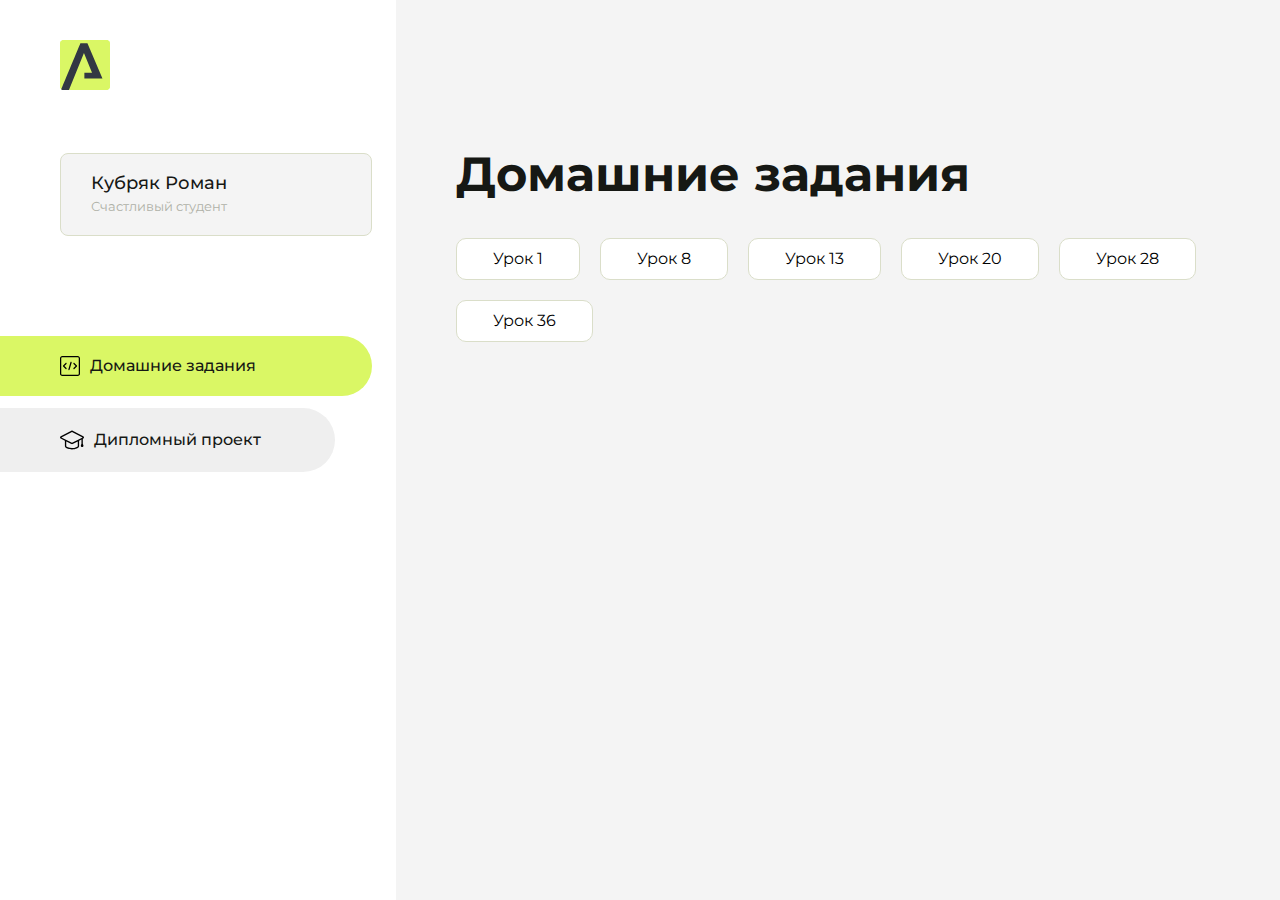
==== index.html @ 77f11e51 "Update index.html" ====
<!DOCTYPE html>
<html lang="en">
<head>
    <meta charset="UTF-8">
    <meta name="viewport" content="width=device-width, initial-scale=1.0">
    <title>Домашняя работа</title>
    <link rel="shortcut icon" href="src/logo.ico" type="image/x-icon">
    <link rel="preconnect" href="https://fonts.googleapis.com">
    <link rel="preconnect" href="https://fonts.gstatic.com" crossorigin>
    <link href="https://fonts.googleapis.com/css2?family=Montserrat:wght@400;500;700&family=Rubik:wght@500&display=swap"
          rel="stylesheet">
    <link rel="stylesheet" href="src/style.css">
</head>
<body id="body">
<div class="overlay" id="overlay"></div>
<div class="layout">
    <div class="burger" id="burger">
        <svg viewBox="0 0 24 24" fill="none" xmlns="http://www.w3.org/2000/svg">
            <g id="SVGRepo_bgCarrier" stroke-width="0"></g>
            <g id="SVGRepo_tracerCarrier" stroke-linecap="round" stroke-linejoin="round"></g>
            <g id="SVGRepo_iconCarrier">
                <path d="M4 18L20 18" stroke="#DAF765" stroke-width="2" stroke-linecap="round"></path>
                <path d="M4 12L20 12" stroke="#DAF765" stroke-width="2" stroke-linecap="round"></path>
                <path d="M4 6L20 6" stroke="#DAF765" stroke-width="2" stroke-linecap="round"></path>
            </g>
        </svg>
    </div>
    <aside class="sidebar" id="sidebar">
        <div class="sidebar__inner">
            <div class="logo">
                <svg width="50" height="50" viewBox="0 0 50 50" fill="none" xmlns="http://www.w3.org/2000/svg">
                    <g clip-path="url(#clip0_513_74730)">
                        <path d="M46.17 -0.257004H3.83C1.57281 -0.257004 -0.257 1.57281 -0.257 3.83V46.17C-0.257 48.4272 1.57281 50.257 3.83 50.257H46.17C48.4272 50.257 50.257 48.4272 50.257 46.17V3.83C50.257 1.57281 48.4272 -0.257004 46.17 -0.257004Z"
                              fill="#DAF765"/>
                        <path d="M24.375 38.4H42.461L27.441 3.1585H20.4355C20.4355 3.1585 6.7895 35.881 1.1945 49.294C2.015 50.0275 3.0945 50.257 3.6945 50.257H8.8445L23.954 13.07L32.0465 32.8285H24.375V38.4Z"
                              fill="#323843"/>
                    </g>
                    <defs>
                        <clipPath id="clip0_513_74730">
                            <rect width="50" height="50" fill="white"/>
                        </clipPath>
                    </defs>
                </svg>
            </div>
            <div class="sidebar__user">
                <div class="sidebar__name">Кубряк Роман</div>
                <div class="sidebar__text">Счастливый студент</div>
            </div>
            <div class="sidebar__tabs">
                <div class="sidebar__item">
                    <button class="sidebar__button active" id="tasks">
                        <svg xmlns="http://www.w3.org/2000/svg" width="20" height="20" viewBox="0 0 20 20" fill="none">
                            <g clip-path="url(#clip0_704_74543)">
                                <path d="M17.7083 20H2.29167C1.0275 20 0 18.9725 0 17.7083V2.29167C0 1.0275 1.0275 0 2.29167 0H17.7083C18.9725 0 20 1.0275 20 2.29167V17.7083C20 18.9725 18.9725 20 17.7083 20ZM2.29167 1.25C1.7175 1.25 1.25 1.7175 1.25 2.29167V17.7083C1.25 18.2825 1.7175 18.75 2.29167 18.75H17.7083C18.2825 18.75 18.75 18.2825 18.75 17.7083V2.29167C18.75 1.7175 18.2825 1.25 17.7083 1.25H2.29167Z"
                                      fill="black"/>
                                <path d="M6.04167 13.125C5.88167 13.125 5.72167 13.0642 5.6 12.9417L3.1 10.4417C2.85583 10.1975 2.85583 9.80167 3.1 9.5575L5.6 7.0575C5.84417 6.81333 6.24 6.81333 6.48417 7.0575C6.72833 7.30167 6.72833 7.6975 6.48417 7.94167L4.42583 10L6.48417 12.0583C6.72833 12.3025 6.72833 12.6983 6.48417 12.9425C6.36167 13.0642 6.20167 13.125 6.04167 13.125Z"
                                      fill="black"/>
                                <path d="M8.95833 14.1667C8.9 14.1667 8.84 14.1583 8.78167 14.1417C8.45083 14.0442 8.26083 13.6967 8.35833 13.3658L10.4417 6.28251C10.5392 5.95084 10.8892 5.76417 11.2175 5.85917C11.5483 5.95667 11.7383 6.30417 11.6408 6.63501L9.5575 13.7183C9.47833 13.9908 9.22833 14.1667 8.95833 14.1667Z"
                                      fill="black"/>
                                <path d="M13.9583 13.125C13.7983 13.125 13.6383 13.0642 13.5167 12.9417C13.2725 12.6975 13.2725 12.3017 13.5167 12.0575L15.575 9.99916L13.5167 7.94083C13.2725 7.69666 13.2725 7.30083 13.5167 7.05666C13.7608 6.81249 14.1567 6.81249 14.4008 7.05666L16.9008 9.55666C17.145 9.80083 17.145 10.1967 16.9008 10.4408L14.4008 12.9408C14.2783 13.0642 14.1183 13.125 13.9583 13.125Z"
                                      fill="black"/>
                            </g>
                            <defs>
                                <clipPath id="clip0_704_74543">
                                    <rect width="20" height="20" fill="white"/>
                                </clipPath>
                            </defs>
                        </svg>
                        <span>Домашние задания</span></button>
                </div>
                <div class="sidebar__item">
                    <button class="sidebar__button" id="diplom">
                        <svg xmlns="http://www.w3.org/2000/svg" width="24" height="24" viewBox="0 0 24 24" fill="none">
                            <g clip-path="url(#clip0_704_74553)">
                                <path d="M23.2628 10.5971C23.7176 10.365 24 9.90375 24 9.39337C24 8.883 23.7176 8.42175 23.2628 8.18962L12.6135 2.75362C12.2291 2.55824 11.7705 2.55787 11.3854 2.75399L0.736875 8.19C0.282375 8.42175 0 8.883 0 9.39337C0 9.90375 0.282375 10.365 0.736875 10.5971L4.89038 12.7177V18.2074C4.89038 19.8154 8.412 21.393 12 21.393C15.5884 21.393 19.1096 19.815 19.1096 18.2074V12.7174L21.4609 11.517V15.8017L20.901 17.2305C20.7409 17.6389 20.7934 18.0994 21.0405 18.4616C21.2876 18.8246 21.6979 19.041 22.1366 19.041C22.5754 19.041 22.9852 18.8246 23.2324 18.462C23.4795 18.099 23.532 17.6385 23.3719 17.2301L22.8124 15.8021V10.827L23.2628 10.5971ZM17.7623 18.1721C17.6198 18.6375 15.3491 20.0419 12 20.0419C8.65088 20.0419 6.38025 18.6375 6.2415 18.2074V12.3037L6.23887 12.3019C6.23812 12.057 6.1065 11.8207 5.87325 11.7019L1.3515 9.39337L12 3.95737L22.6489 9.39337L12 14.8294L5.87325 11.7019C5.54063 11.5331 4.6695 11.6674 4.5 12C4.33012 12.3322 4.55813 12.5479 4.89038 12.7177L11.3857 16.0331C11.5781 16.1314 11.7889 16.1805 12 16.1805C12.2107 16.1805 12.4222 16.1314 12.6146 16.0331L17.7593 13.407L17.7623 18.1721Z"
                                      fill="black"/>
                            </g>
                            <defs>
                                <clipPath id="clip0_704_74553">
                                    <rect width="24" height="24" fill="white"/>
                                </clipPath>
                            </defs>
                        </svg>
                        <span>Дипломный проект</span></button>
                </div>
            </div>
        </div>

    </aside>
    <div class="content">
        <div class="container">
            <div class="content__block" id="tasksBlock">
                <div class="content__title">Домашние задания</div>
                <ul class="content__list">
                    <li class="content__list-item">
                        <a href="arokenru-2/index.html">Урок 1</a>
                    <li class="content__list-item">
                        <a href="intro-1/index.html">Урок 8</a>
                    <li class="content__list-item">
                        <a href="lesson-13/index.html">Урок 13</a>
                    <li class="content__list-item">
                        <a href="lesson-20/index.html">Урок 20</a>
                    <li class="content__list-item">
                        <a href="lesson-28/index.html">Урок 28</a>
                    <li class="content__list-item">
                        <a href="lesson-36/index.html">Урок 36</a>
                    </li>
                </ul>
            </div>
            <div class="content__block hidden" id="diplomBlock">
                <div class="content__title">Дипломный проект</div>
                <div class="content__list-diplom">
                    <a href="ПАПКА-С-НОМЕРОМ-УРОКА">Ссылка на ДЗ</a>
                </div>
                <div class="content__decor">
                    <div class="content__decor-text">Давай проверим, чему ты научился!</div>
                    <div class="content__decor-img">
                        <img src="src/decor.png" alt="decor">
                    </div>
                </div>
            </div>
        </div>
    </div>
</div>
<script src="src/index.js"></script>
</body>
</html>
---- src/style.css ----
*{padding: 0;margin: 0;border: 0;}
*,*:before,*:after{-webkit-box-sizing: border-box;box-sizing: border-box;}
:focus,:active{outline: none;}
a:focus,a:active{outline: none;}
nav,footer,header,aside{display: block;}
html,body{
    height:100%;width:100%;
    font-size:100%;line-height:1;-ms-text-size-adjust:100%;-moz-text-size-adjust:100%;-webkit-text-size-adjust:100%;}
input,button,textarea{font-family:inherit;}
input::-ms-clear{display: none;}
button{cursor: pointer;}
button::-moz-focus-inner{padding:0;border:0;}
a,a:visited{text-decoration: none;}
a:hover{text-decoration: none;}
ul li{list-style: none;}
img{vertical-align: top;}
h1,h2,h3,h4,h5,h6{font-size:inherit;font-weight: inherit;}
a{color:inherit;}



body {
    font-family: "Montserrat",SansSerif;
    color: black;
}

body.overflow {
    overflow: hidden;
}



.layout {
    display: -webkit-box;
    display: -ms-flexbox;
    display: flex;
    min-height: 100vh;
}

.sidebar {
    padding: 40px 24px 40px 0;
    -ms-flex-negative: 0;
    flex-shrink: 0;
    background-color: white;
}



.content {
    -webkit-box-flex: 1;
    -ms-flex-positive: 1;
    flex-grow: 1;
    background-color: #F4F4F4;
}

.container {
    display: -webkit-box;
    display: -ms-flexbox;
    display: flex;
    -webkit-box-orient: vertical;
    -webkit-box-direction: normal;
    -ms-flex-direction: column;
    flex-direction: column;
    -webkit-box-pack: center;
    -ms-flex-pack: center;
    justify-content: center;
    -webkit-box-align: center;
    -ms-flex-align: center;
    align-items: center;
    padding: 150px 60px 80px 60px;
}


.logo {
    margin-left: 60px;
    margin-bottom: 60px;
}

.sidebar__user {
    background-color: #F4F4F4;
    padding: 20px 30px;
    margin-left: 60px;
    margin-bottom: 100px;
    border-radius: 8px;
    border: 1px solid #DADEC9;
}

.sidebar__name {
    color:#161814;
    font-size: 18px;
    font-weight: 500;
    margin-bottom: 6px;
}

.sidebar__text {
    color: #AFB1A7;
    font-size: 13px;
    font-weight: 400;
    line-height: 130%; /* 16.9px */
}

.sidebar__item {
    width: 372px;
}

.sidebar__button {
    display: -webkit-box;
    display: -ms-flexbox;
    display: flex;
    -webkit-box-align: center;
    -ms-flex-align: center;
    align-items: center;
    gap: 10px;
    padding: 20px 60px;
    margin-bottom: 12px;
    border-radius: 0px 100px 100px 0px;
    -webkit-transition: all .5s;
    -o-transition: all .5s;
    transition: all .5s;
    cursor: pointer;
    width: 90%;
    color:#161814;
    font-size: 16px;
    font-weight: 500;
}

.sidebar__button.active , .sidebar__button:hover {
    width: 100%;
    background-color: #DAF765;
}


.content__title {
    color: #161814;
    font-size: 48px;
    font-weight: 700;
    margin-bottom: 40px;
}

.content__list {
    display: -webkit-box;
    display: -ms-flexbox;
    display: flex;
    -webkit-box-align: center;
    -ms-flex-align: center;
    align-items: center;
    -ms-flex-wrap: wrap;
    flex-wrap: wrap;
    gap: 20px;
}



.content__list-item  {
    cursor: pointer;
    padding: 12px 18px;
    background-color: #fff;
    border-radius: 10px;
    border: 1px solid #DADEC9;
    -webkit-transition: all .3s;
    -o-transition: all .3s;
    transition: all .3s;
}

.content__list-item:hover,.content__list-diplom:hover {
    background-color: #AFB1A7;
}

li a {
    padding: 12px 18px;

}


.content__list-diplom {
    -webkit-transition: all .3s;
    -o-transition: all .3s;
    transition: all .3s;
    display: inline-block;
    padding: 12px 18px;
    background-color: #fff;
    border-radius: 10px;
    border: 1px solid #DADEC9;
}

.content__decor {
    display: -webkit-box;
    display: -ms-flexbox;
    display: flex;
    -webkit-box-align: center;
    -ms-flex-align: center;
    align-items: center;
}

.content__decor-text {
    color:#BEDD44;
    font-size: 36px;
    font-weight: 700;
    line-height: 110%; /* 39.6px */
}

.content__block {
    max-width: 1200px;
}

.content__block.hidden {
    display: none;
}

.content__decor-img img{
    width: 100%;
}

.burger {
    display: none;
    padding: 5px;
    position: fixed;
    top: 3%;
    right: 7%;
    width: 40px;
    height: 40px;
    background-color: #161814;
    border-radius: 50%;
    z-index: 10;
    border: 1px solid #DAF765;
}

@media (max-width: 768px) {
    .burger {
        display: block;
    }

    .sidebar {
        -webkit-transition: all .3s;
        -o-transition: all .3s;
        transition: all .3s;
        -webkit-transform: translateX(-100%);
        -ms-transform: translateX(-100%);
        transform: translateX(-100%);
        position: fixed;
        top: 0;
        left: 0;
        bottom: 0;
        z-index: 5;
    }

    .sidebar.show {
        -webkit-transform: translateX(0%);
        -ms-transform: translateX(0%);
        transform: translateX(0%);
    }

    .overlay {
        opacity: 0;
        pointer-events: none;
        -webkit-transition: all .3s;
        -o-transition: all .3s;
        transition: all .3s;
        position: absolute;
        top: 0;
        right: 0;
        left: 0;
        bottom: 0;
        z-index: 3;
        background-color: #000000e0;
    }

    .overlay.show {
        opacity: 1;
        pointer-events: all;
    }

    .container {
        padding: 40px 20px;
        min-height: 100%;
    }

    .content__decor {
        margin-top: 20px;
        -webkit-box-orient: vertical;
        -webkit-box-direction: normal;
        -ms-flex-direction: column;
        flex-direction: column;
    }
}

@media (max-width: 400px) {
    .sidebar__user {
        margin-left: 0;
    }
}
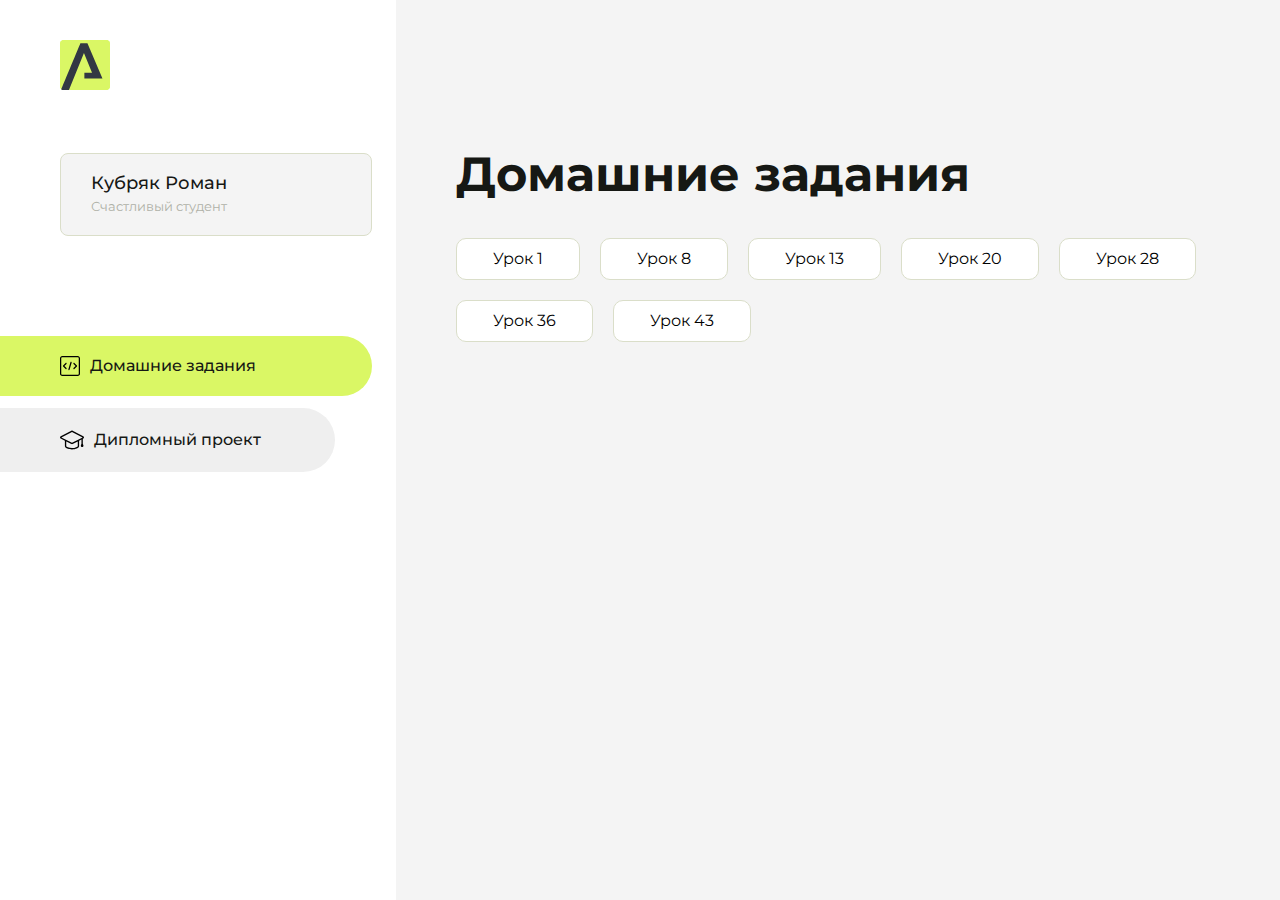
==== commit 977685cf: "Update index.html" ====
--- a/index.html
+++ b/index.html
@@ -104,6 +104,8 @@
                         <a href="lesson-28/index.html">Урок 28</a>
                     <li class="content__list-item">
                         <a href="lesson-36/index.html">Урок 36</a>
+                    <li class="content__list-item">
+                        <a href="lesson-43/index.html">Урок 43</a>
                     </li>
                 </ul>
             </div>
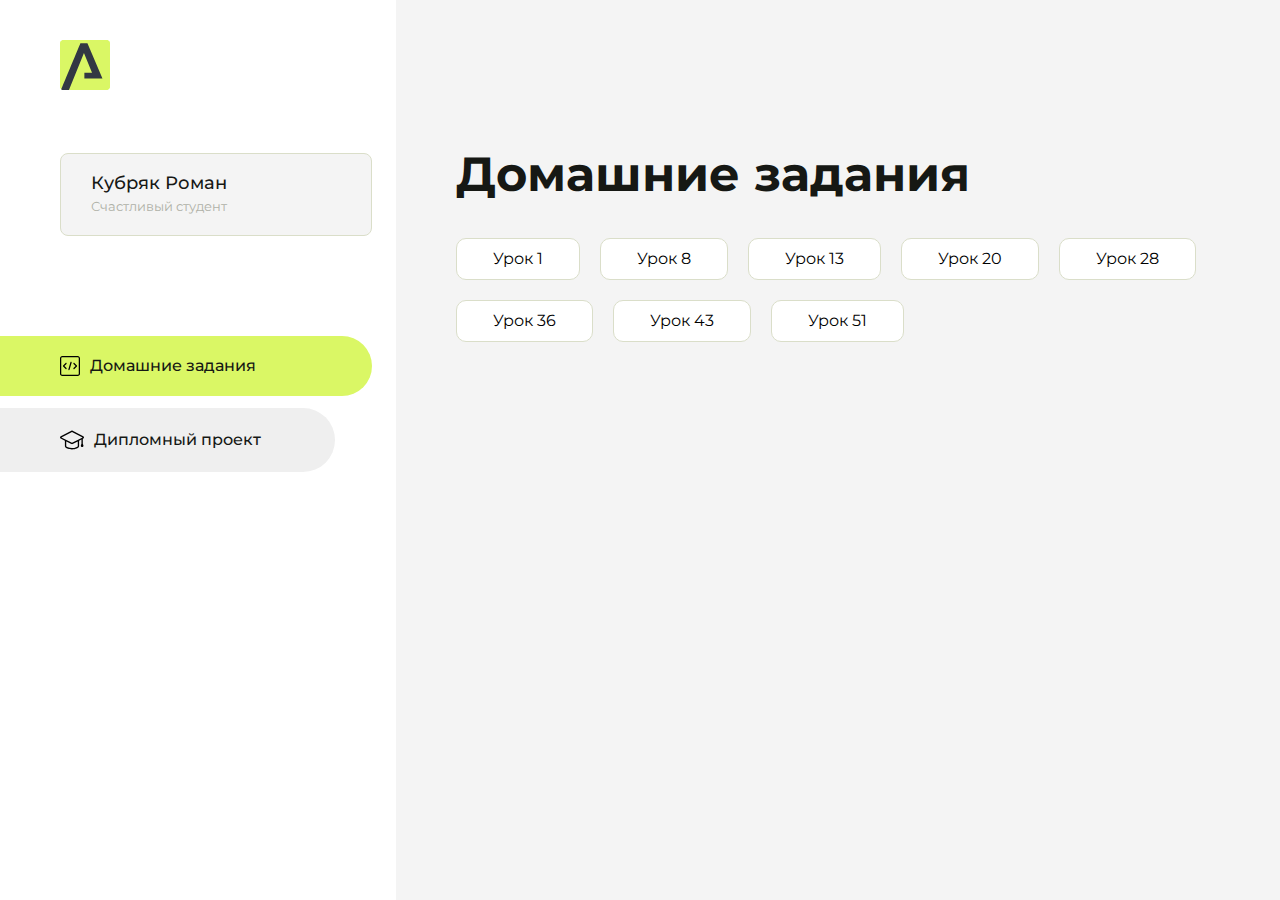
==== commit 51c2a0dc: "Update index.html" ====
--- a/index.html
+++ b/index.html
@@ -106,6 +106,8 @@
                         <a href="lesson-36/index.html">Урок 36</a>
                     <li class="content__list-item">
                         <a href="lesson-43/index.html">Урок 43</a>
+                    <li class="content__list-item">
+                        <a href="lesson-51/index.html">Урок 51</a>
                     </li>
                 </ul>
             </div>
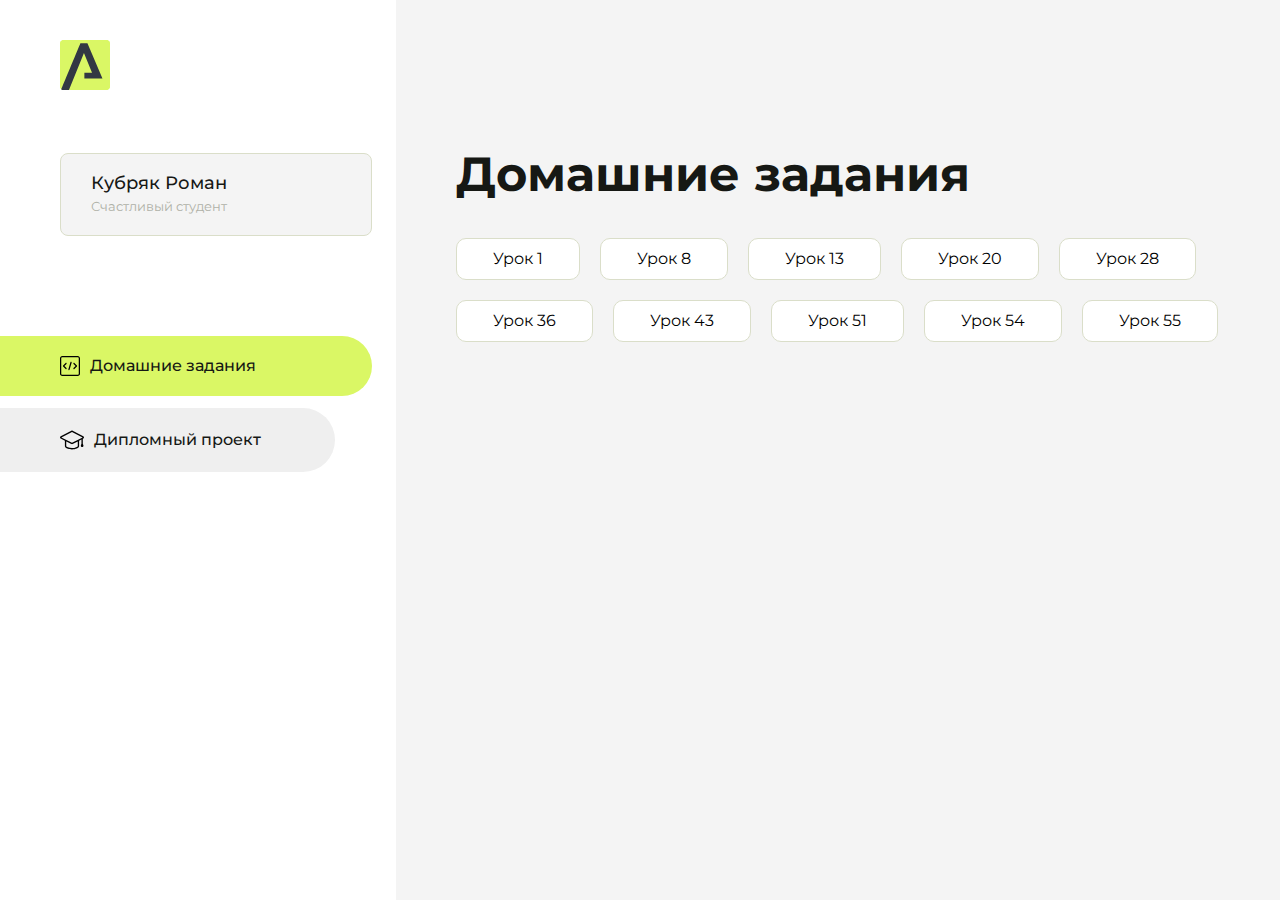
==== commit e75201f1: "Update index.html" ====
--- a/index.html
+++ b/index.html
@@ -108,6 +108,10 @@
                         <a href="lesson-43/index.html">Урок 43</a>
                     <li class="content__list-item">
                         <a href="lesson-51/index.html">Урок 51</a>
+                    <li class="content__list-item">
+                        <a href="lesson-54/index.html">Урок 54</a>
+                    <li class="content__list-item">
+                        <a href="lesson-55/index.html">Урок 55</a>
                     </li>
                 </ul>
             </div>
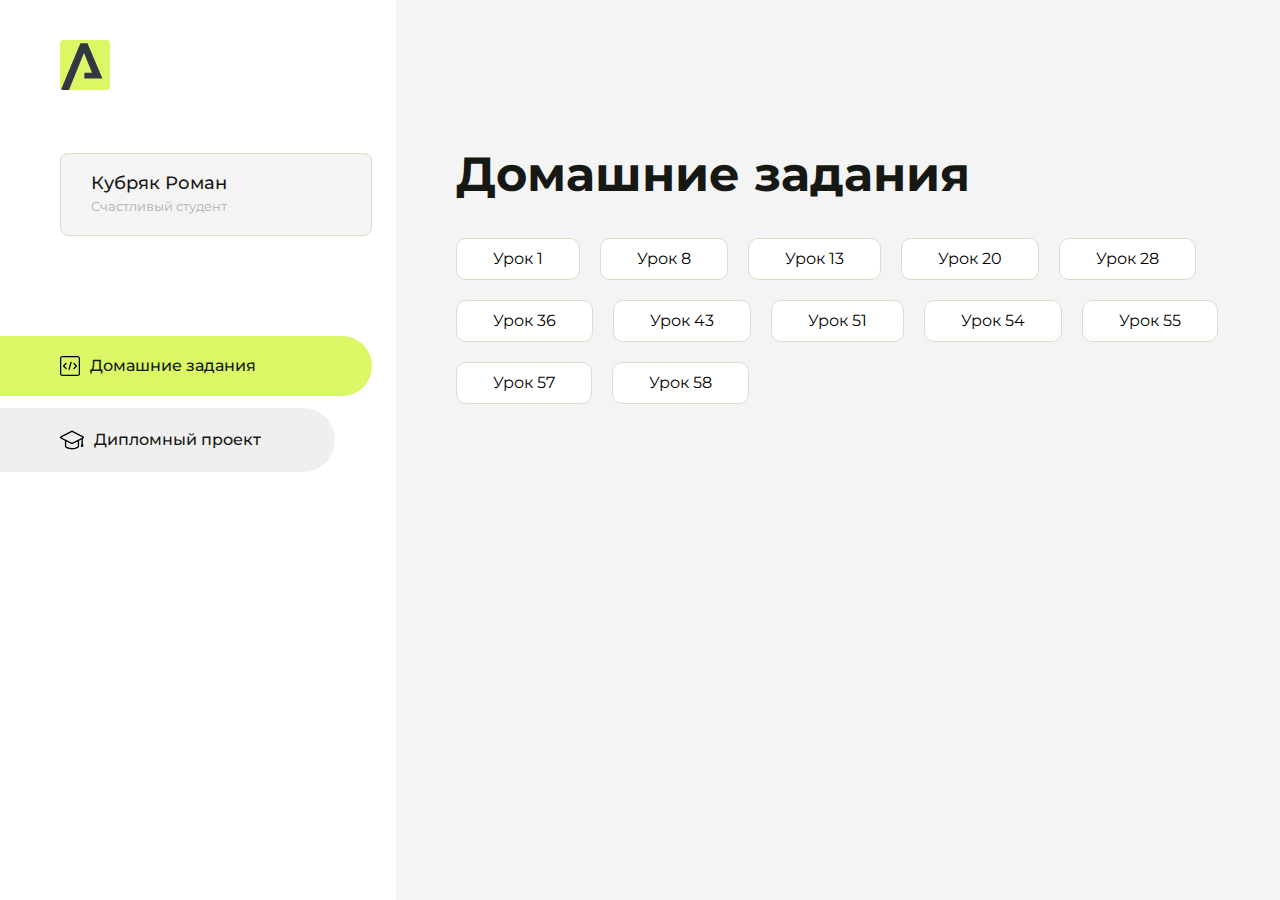
==== commit 1536dd9b: "Update index.html" ====
--- a/index.html
+++ b/index.html
@@ -112,6 +112,10 @@
                         <a href="lesson-54/index.html">Урок 54</a>
                     <li class="content__list-item">
                         <a href="lesson-55/index.html">Урок 55</a>
+                    <li class="content__list-item">
+                        <a href="lesson-57/index.html">Урок 57</a>
+                    <li class="content__list-item">
+                        <a href="lesson-58/index.html">Урок 58</a>
                     </li>
                 </ul>
             </div>
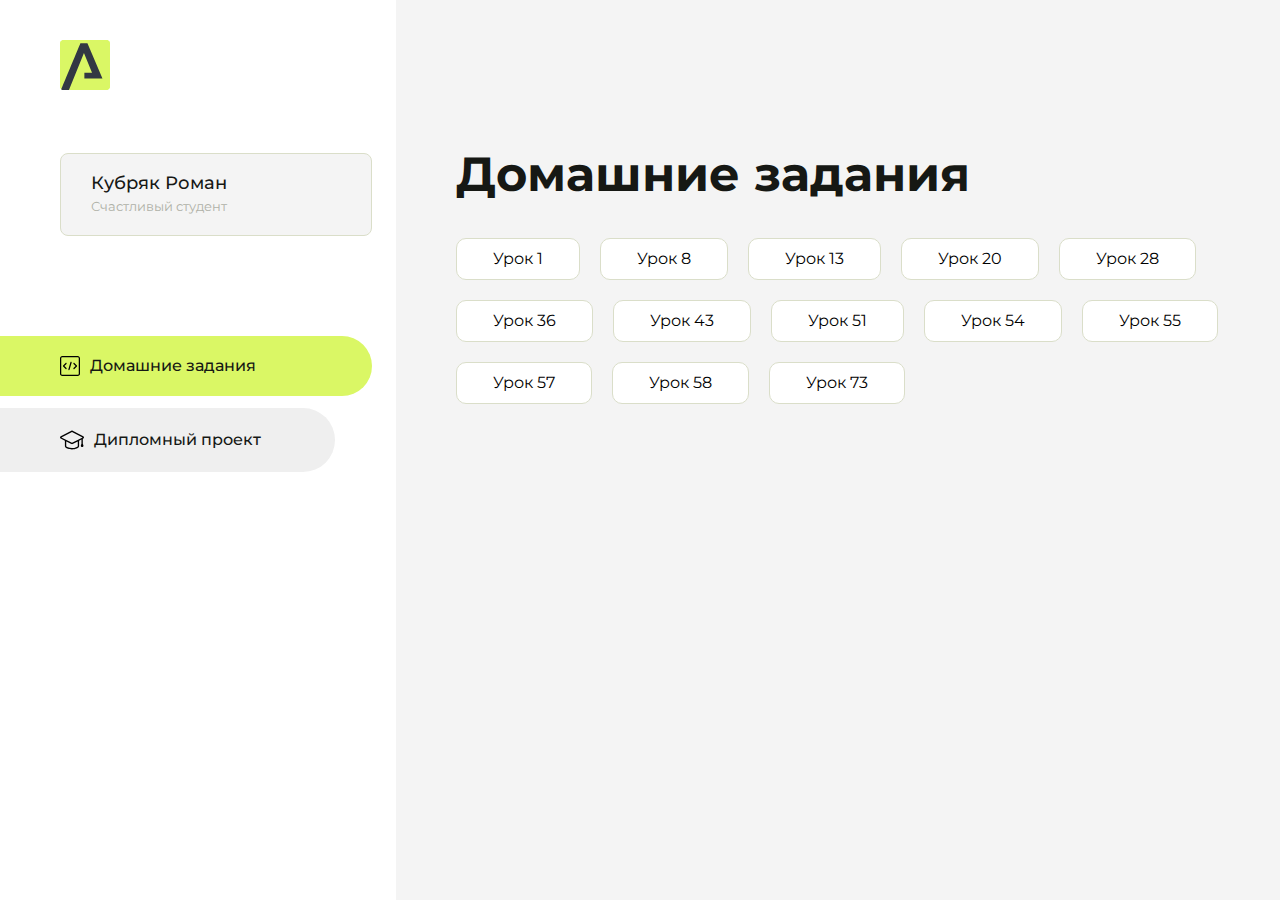
==== commit 4e918980: "Update index.html" ====
--- a/index.html
+++ b/index.html
@@ -116,6 +116,8 @@
                         <a href="lesson-57/index.html">Урок 57</a>
                     <li class="content__list-item">
                         <a href="lesson-58/index.html">Урок 58</a>
+                    <li class="content__list-item">
+                        <a href="lesson-69/index.html">Урок 73</a>
                     </li>
                 </ul>
             </div>
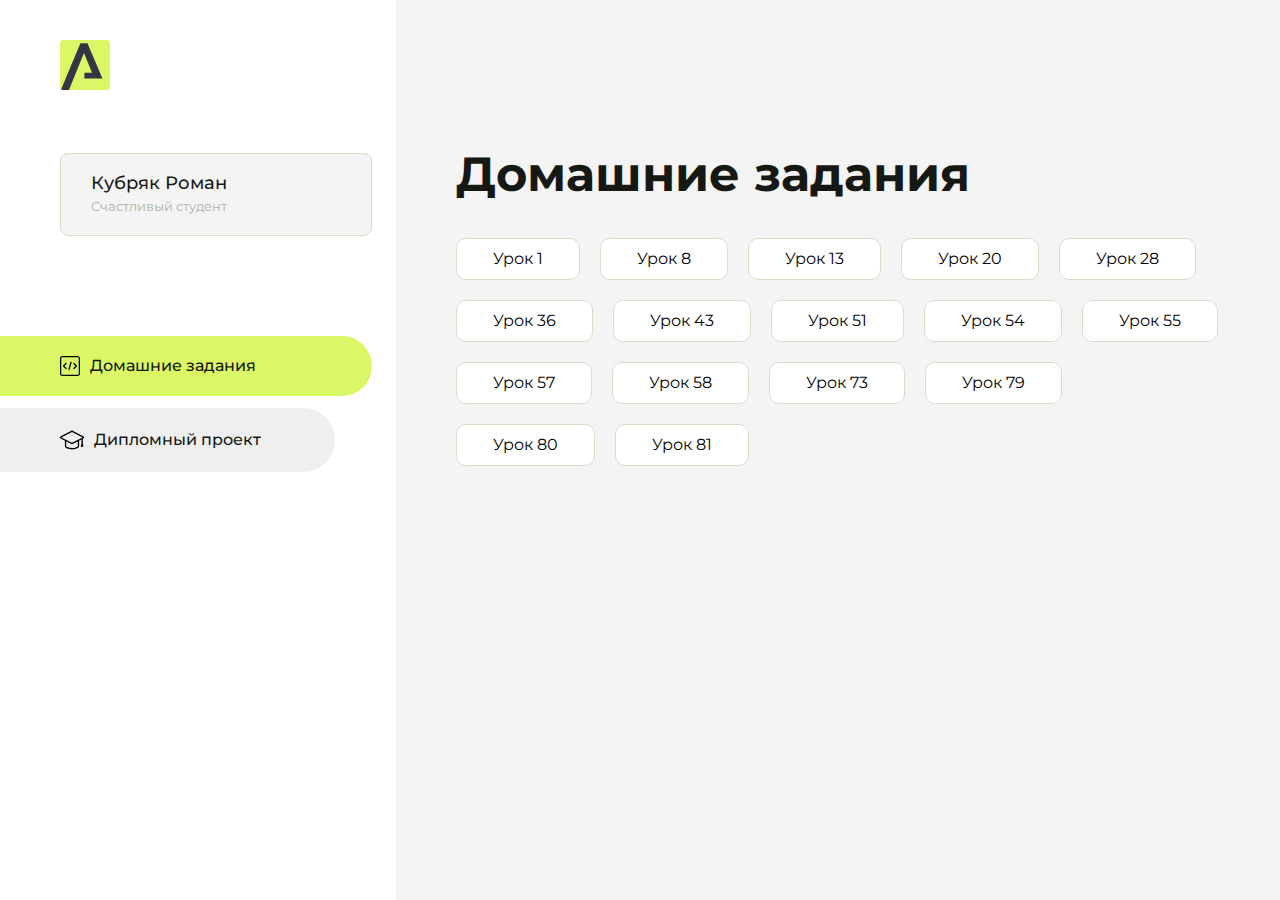
==== commit defa8595: "Update index.html" ====
--- a/index.html
+++ b/index.html
@@ -118,6 +118,12 @@
                         <a href="lesson-58/index.html">Урок 58</a>
                     <li class="content__list-item">
                         <a href="lesson-69/index.html">Урок 73</a>
+                    <li class="content__list-item">
+                        <a href="lesson-79/index.html">Урок 79</a>
+                    <li class="content__list-item">
+                        <a href="lesson-80/index.html">Урок 80</a>
+                    <li class="content__list-item">
+                        <a href="lesson-81/index.html">Урок 81</a>
                     </li>
                 </ul>
             </div>
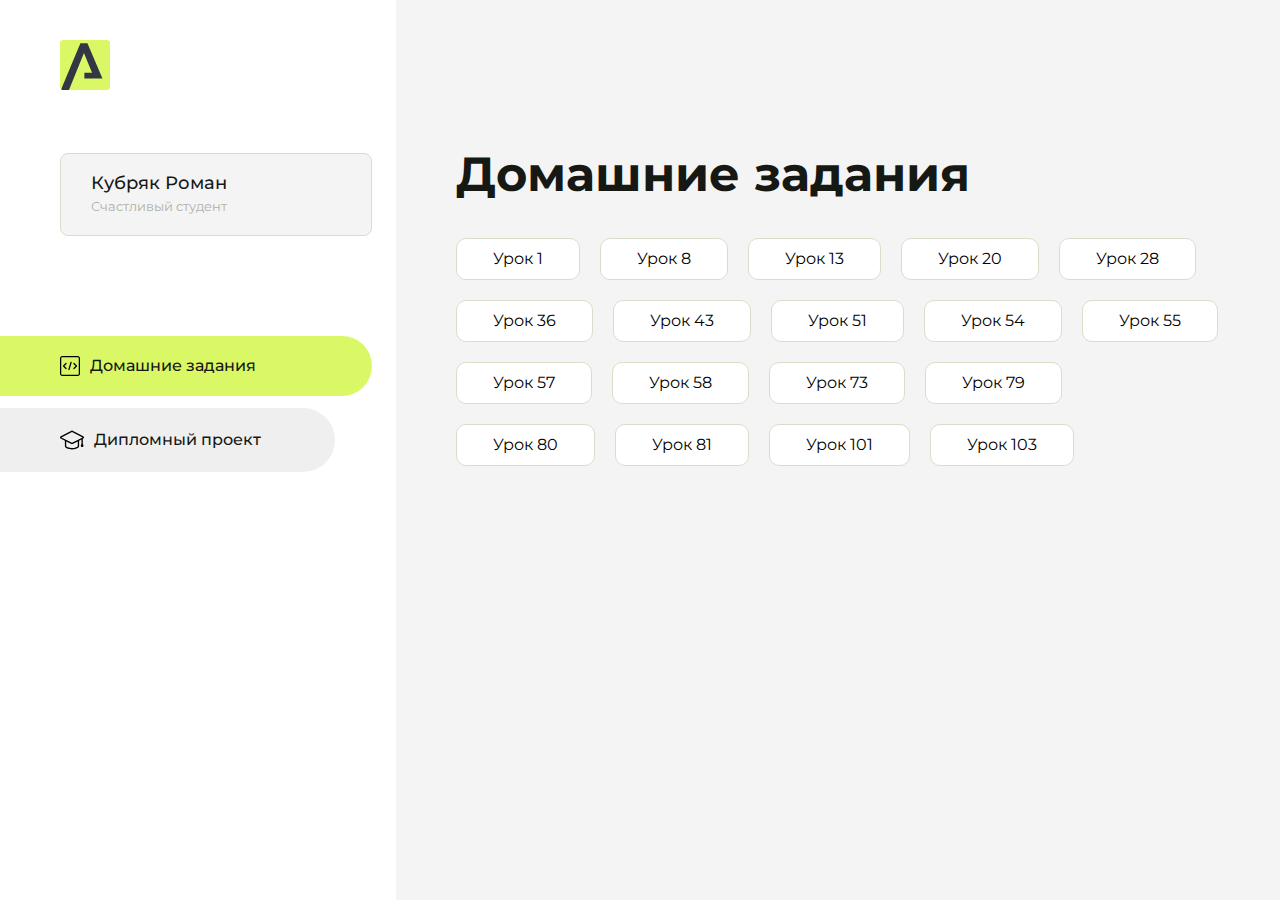
==== commit 4ec0b4cb: "Update index.html" ====
--- a/index.html
+++ b/index.html
@@ -124,6 +124,10 @@
                         <a href="lesson-80/index.html">Урок 80</a>
                     <li class="content__list-item">
                         <a href="lesson-81/index.html">Урок 81</a>
+                    <li class="content__list-item">
+                        <a href="lesson-101/index.html">Урок 101</a>
+                    <li class="content__list-item">
+                        <a href="lesson-103/index.html">Урок 103</a>
                     </li>
                 </ul>
             </div>
